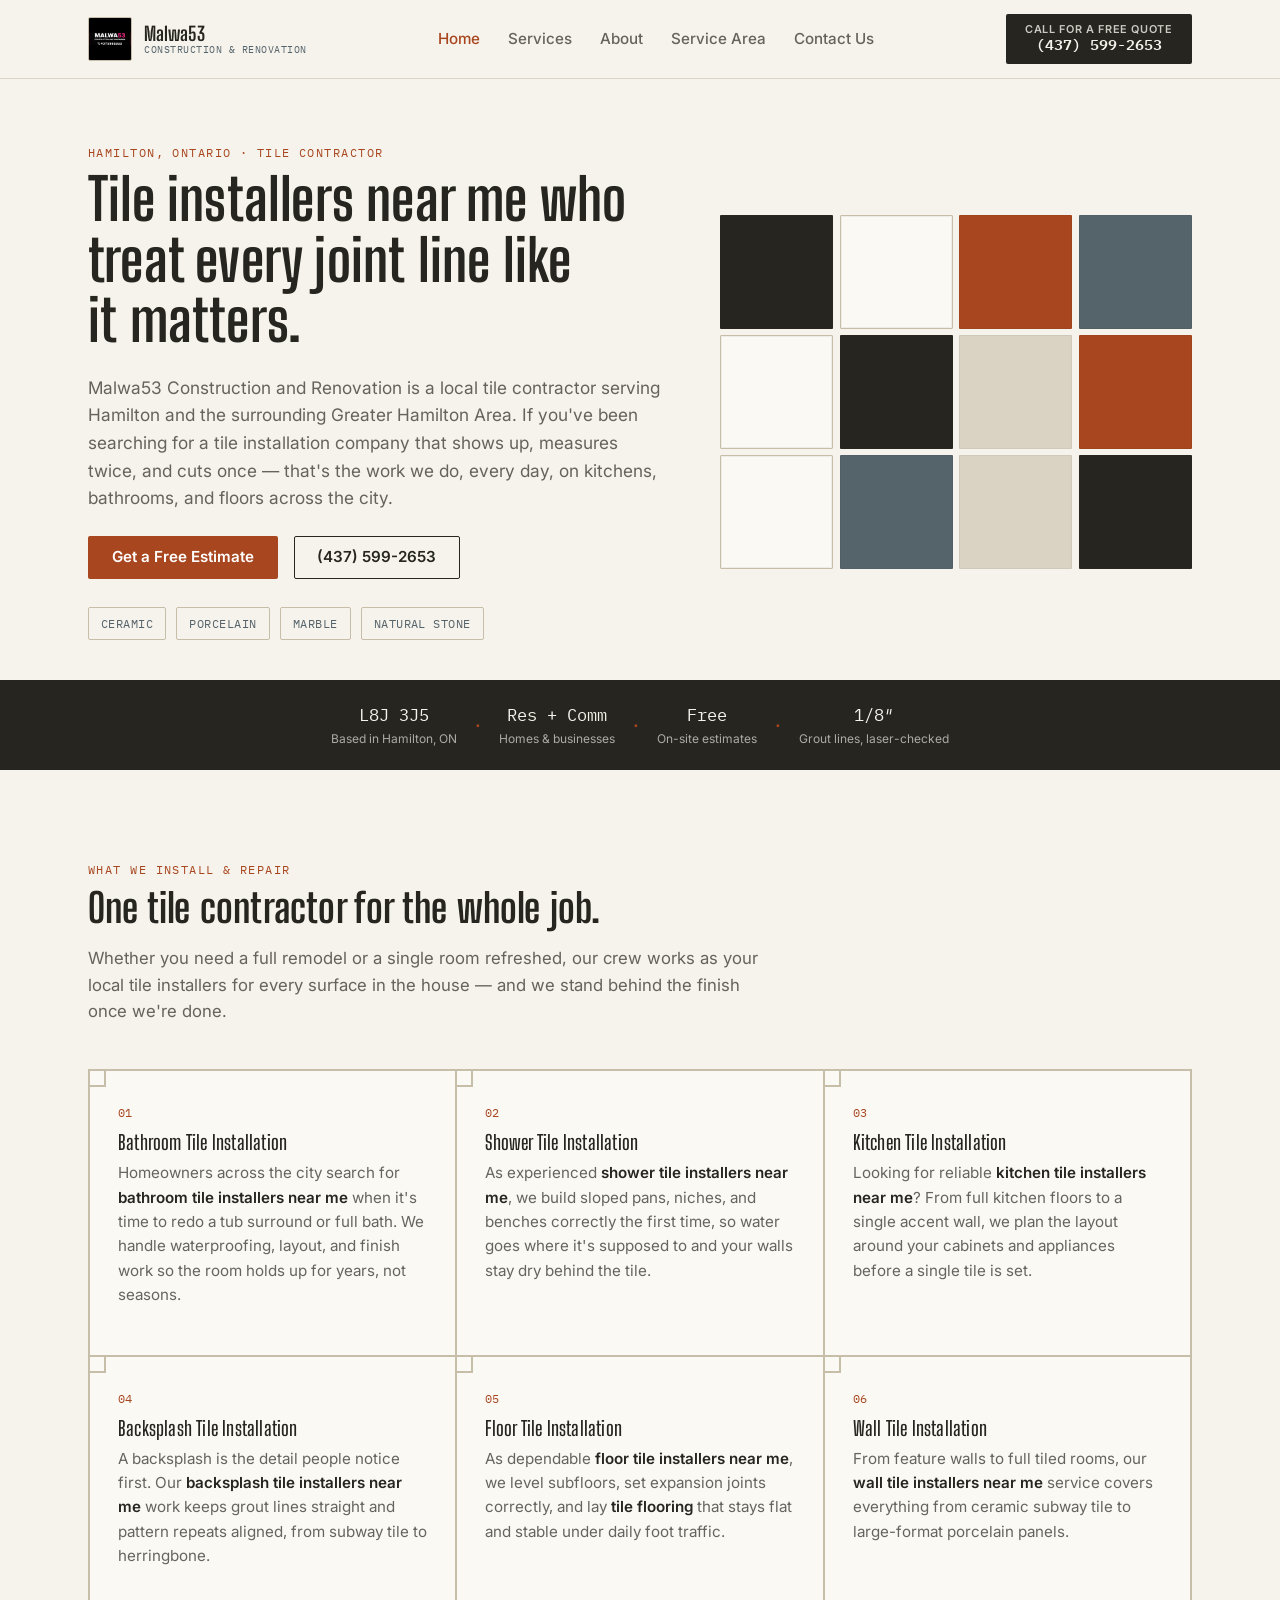
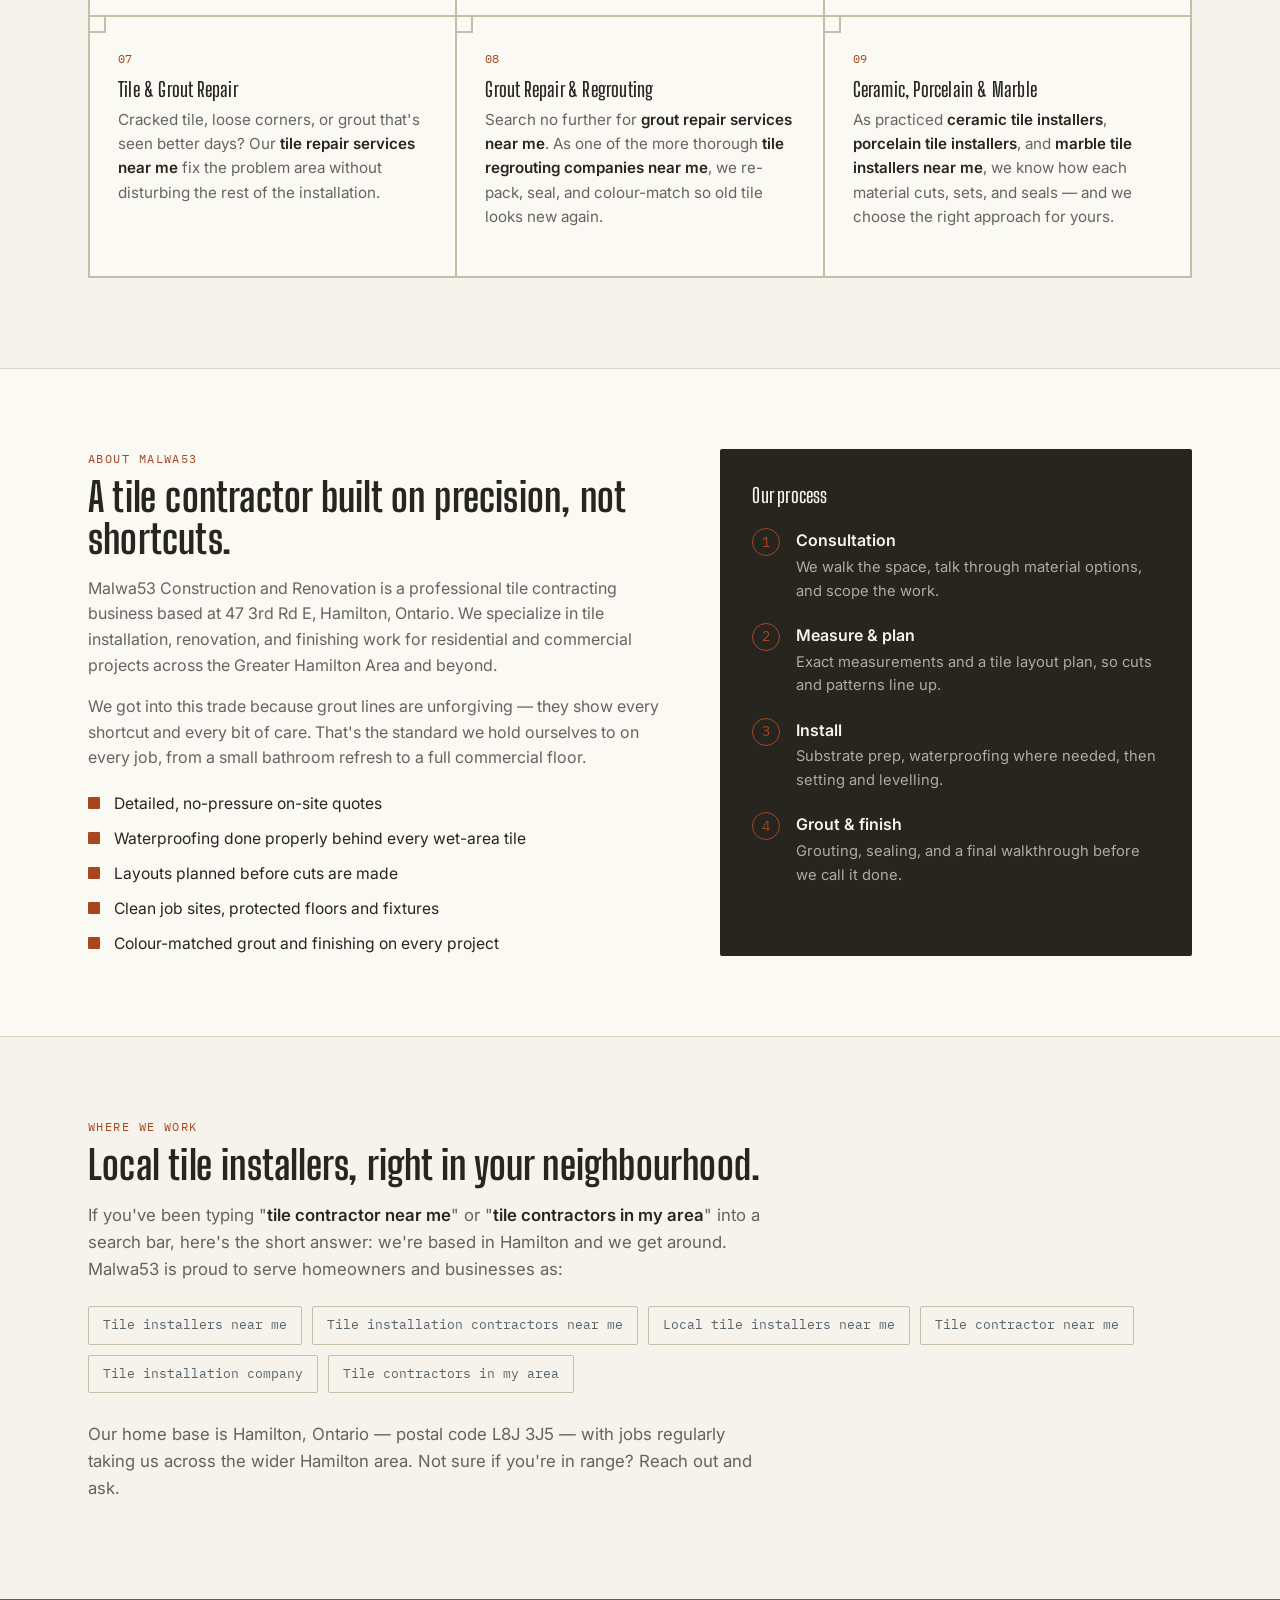
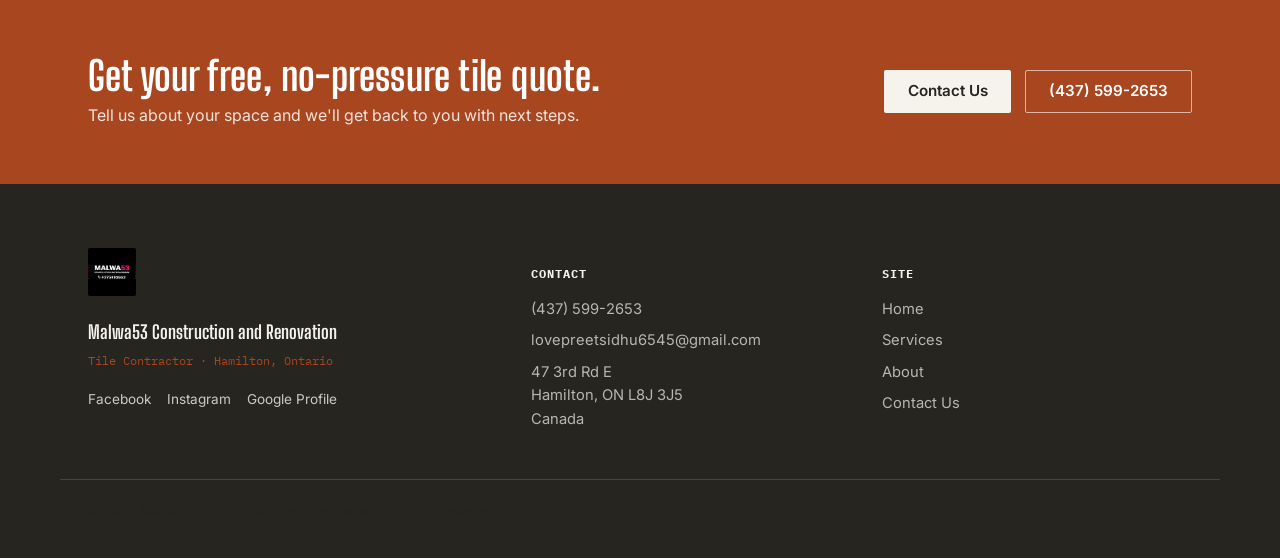
==== index.html @ 44295477 "Add files via upload" ====
<!DOCTYPE html>
<html lang="en">
<head>
<meta charset="UTF-8">
<meta name="viewport" content="width=device-width, initial-scale=1.0">
<title>Malwa53 Construction and Renovation | Tile Contractor in Hamilton, Ontario</title>
<meta name="description" content="Malwa53 Construction and Renovation is a trusted local tile contractor in Hamilton, Ontario, offering bathroom, kitchen, backsplash, floor and wall tile installation, plus tile and grout repair services.">
<link rel="preconnect" href="https://fonts.googleapis.com">
<link rel="preconnect" href="https://fonts.gstatic.com" crossorigin>
<link href="https://fonts.googleapis.com/css2?family=Big+Shoulders+Display:wght@500;600;700;800&family=Inter:wght@400;500;600;700&family=IBM+Plex+Mono:wght@400;500&display=swap" rel="stylesheet">
<link rel="stylesheet" href="styles.css">
</head>
<body>

<!-- ============ HEADER ============ -->
<header class="site-header">
  <div class="wrap header-inner">
    <a class="brand" href="index.html">
      <img src="Malwa53 Construction and Renovation.jpg" alt="Malwa53 Construction and Renovation logo" class="brand-mark">
      <span class="brand-text">
        <span class="brand-name">Malwa53</span>
        <span class="brand-sub">Construction &amp; Renovation</span>
      </span>
    </a>

    <nav class="main-nav" aria-label="Primary">
      <a href="index.html" class="active">Home</a>
      <a href="index.html#services">Services</a>
      <a href="index.html#about">About</a>
      <a href="index.html#area">Service Area</a>
      <a href="contact.html">Contact Us</a>
    </nav>

    <a class="btn btn-call" href="tel:+14375992653">
      <span class="btn-label">Call for a Free Quote</span>
      <span class="btn-number">(437) 599-2653</span>
    </a>
  </div>
</header>

<main>

  <!-- ============ HERO ============ -->
  <section class="hero">
    <div class="wrap hero-inner">
      <div class="hero-copy">
        <p class="eyebrow">Hamilton, Ontario &middot; Tile Contractor</p>
        <h1>Tile installers near me who treat every joint&nbsp;line like it&nbsp;matters.</h1>
        <p class="hero-lede">
          Malwa53 Construction and Renovation is a local tile contractor serving Hamilton and the
          surrounding Greater Hamilton Area. If you've been searching for a tile installation company
          that shows up, measures twice, and cuts once &mdash; that's the work we do, every day, on
          kitchens, bathrooms, and floors across the city.
        </p>
        <div class="hero-actions">
          <a href="contact.html" class="btn btn-primary">Get a Free Estimate</a>
          <a href="tel:+14375992653" class="btn btn-ghost">(437) 599-2653</a>
        </div>
        <ul class="hero-tags">
          <li>Ceramic</li>
          <li>Porcelain</li>
          <li>Marble</li>
          <li>Natural Stone</li>
        </ul>
      </div>

      <div class="hero-mosaic" aria-hidden="true">
        <div class="tile t1"></div>
        <div class="tile t2"></div>
        <div class="tile t3"></div>
        <div class="tile t4"></div>
        <div class="tile t5"></div>
        <div class="tile t6"></div>
        <div class="tile t7"></div>
        <div class="tile t8"></div>
        <div class="tile t9"></div>
        <div class="tile t10"></div>
        <div class="tile t11"></div>
        <div class="tile t12"></div>
      </div>
    </div>
  </section>

  <!-- ============ TRUST STRIP ============ -->
  <section class="trust-strip">
    <div class="wrap trust-inner">
      <div class="trust-item">
        <span class="trust-num">L8J&nbsp;3J5</span>
        <span class="trust-label">Based in Hamilton, ON</span>
      </div>
      <span class="grout-dot" aria-hidden="true">&middot;</span>
      <div class="trust-item">
        <span class="trust-num">Res + Comm</span>
        <span class="trust-label">Homes &amp; businesses</span>
      </div>
      <span class="grout-dot" aria-hidden="true">&middot;</span>
      <div class="trust-item">
        <span class="trust-num">Free</span>
        <span class="trust-label">On-site estimates</span>
      </div>
      <span class="grout-dot" aria-hidden="true">&middot;</span>
      <div class="trust-item">
        <span class="trust-num">1/8&Prime;</span>
        <span class="trust-label">Grout lines, laser-checked</span>
      </div>
    </div>
  </section>

  <!-- ============ SERVICES ============ -->
  <section class="services" id="services">
    <div class="wrap">
      <p class="eyebrow">What we install &amp; repair</p>
      <h2>One tile contractor for the whole job.</h2>
      <p class="section-lede">
        Whether you need a full remodel or a single room refreshed, our crew works as your local tile
        installers for every surface in the house &mdash; and we stand behind the finish once we're done.
      </p>

      <div class="tile-grid">

        <article class="swatch">
          <span class="swatch-tag">01</span>
          <h3>Bathroom Tile Installation</h3>
          <p>
            Homeowners across the city search for <strong>bathroom tile installers near me</strong> when
            it's time to redo a tub surround or full bath. We handle waterproofing, layout, and finish
            work so the room holds up for years, not seasons.
          </p>
        </article>

        <article class="swatch">
          <span class="swatch-tag">02</span>
          <h3>Shower Tile Installation</h3>
          <p>
            As experienced <strong>shower tile installers near me</strong>, we build sloped pans, niches,
            and benches correctly the first time, so water goes where it's supposed to and your walls
            stay dry behind the tile.
          </p>
        </article>

        <article class="swatch">
          <span class="swatch-tag">03</span>
          <h3>Kitchen Tile Installation</h3>
          <p>
            Looking for reliable <strong>kitchen tile installers near me</strong>? From full kitchen floors
            to a single accent wall, we plan the layout around your cabinets and appliances before a
            single tile is set.
          </p>
        </article>

        <article class="swatch">
          <span class="swatch-tag">04</span>
          <h3>Backsplash Tile Installation</h3>
          <p>
            A backsplash is the detail people notice first. Our <strong>backsplash tile installers near me</strong>
            work keeps grout lines straight and pattern repeats aligned, from subway tile to herringbone.
          </p>
        </article>

        <article class="swatch">
          <span class="swatch-tag">05</span>
          <h3>Floor Tile Installation</h3>
          <p>
            As dependable <strong>floor tile installers near me</strong>, we level subfloors, set expansion
            joints correctly, and lay <strong>tile flooring</strong> that stays flat and stable under daily
            foot traffic.
          </p>
        </article>

        <article class="swatch">
          <span class="swatch-tag">06</span>
          <h3>Wall Tile Installation</h3>
          <p>
            From feature walls to full tiled rooms, our <strong>wall tile installers near me</strong> service
            covers everything from ceramic subway tile to large-format porcelain panels.
          </p>
        </article>

        <article class="swatch">
          <span class="swatch-tag">07</span>
          <h3>Tile &amp; Grout Repair</h3>
          <p>
            Cracked tile, loose corners, or grout that's seen better days? Our <strong>tile repair services near me</strong>
            fix the problem area without disturbing the rest of the installation.
          </p>
        </article>

        <article class="swatch">
          <span class="swatch-tag">08</span>
          <h3>Grout Repair &amp; Regrouting</h3>
          <p>
            Search no further for <strong>grout repair services near me</strong>. As one of the more thorough
            <strong>tile regrouting companies near me</strong>, we re-pack, seal, and colour-match so old
            tile looks new again.
          </p>
        </article>

        <article class="swatch">
          <span class="swatch-tag">09</span>
          <h3>Ceramic, Porcelain &amp; Marble</h3>
          <p>
            As practiced <strong>ceramic tile installers</strong>, <strong>porcelain tile installers</strong>, and
            <strong>marble tile installers near me</strong>, we know how each material cuts, sets, and seals
            &mdash; and we choose the right approach for yours.
          </p>
        </article>

      </div>
    </div>
  </section>

  <!-- ============ ABOUT / WHY US ============ -->
  <section class="about" id="about">
    <div class="wrap about-inner">
      <div class="about-copy">
        <p class="eyebrow">About Malwa53</p>
        <h2>A tile contractor built on precision, not shortcuts.</h2>
        <p>
          Malwa53 Construction and Renovation is a professional tile contracting business based at
          47 3rd Rd E, Hamilton, Ontario. We specialize in tile installation, renovation, and finishing
          work for residential and commercial projects across the Greater Hamilton Area and beyond.
        </p>
        <p>
          We got into this trade because grout lines are unforgiving &mdash; they show every shortcut and
          every bit of care. That's the standard we hold ourselves to on every job, from a small
          bathroom refresh to a full commercial floor.
        </p>
        <ul class="check-list">
          <li>Detailed, no-pressure on-site quotes</li>
          <li>Waterproofing done properly behind every wet-area tile</li>
          <li>Layouts planned before cuts are made</li>
          <li>Clean job sites, protected floors and fixtures</li>
          <li>Colour-matched grout and finishing on every project</li>
        </ul>
      </div>

      <div class="about-panel">
        <h3>Our process</h3>
        <ol class="process-list">
          <li>
            <span class="process-num">1</span>
            <div>
              <strong>Consultation</strong>
              <p>We walk the space, talk through material options, and scope the work.</p>
            </div>
          </li>
          <li>
            <span class="process-num">2</span>
            <div>
              <strong>Measure &amp; plan</strong>
              <p>Exact measurements and a tile layout plan, so cuts and patterns line up.</p>
            </div>
          </li>
          <li>
            <span class="process-num">3</span>
            <div>
              <strong>Install</strong>
              <p>Substrate prep, waterproofing where needed, then setting and levelling.</p>
            </div>
          </li>
          <li>
            <span class="process-num">4</span>
            <div>
              <strong>Grout &amp; finish</strong>
              <p>Grouting, sealing, and a final walkthrough before we call it done.</p>
            </div>
          </li>
        </ol>
      </div>
    </div>
  </section>

  <!-- ============ SERVICE AREA ============ -->
  <section class="area" id="area">
    <div class="wrap">
      <p class="eyebrow">Where we work</p>
      <h2>Local tile installers, right in your neighbourhood.</h2>
      <p class="section-lede">
        If you've been typing "<strong>tile contractor near me</strong>" or "<strong>tile contractors in my
        area</strong>" into a search bar, here's the short answer: we're based in Hamilton and we get
        around. Malwa53 is proud to serve homeowners and businesses as:
      </p>
      <ul class="area-tags">
        <li>Tile installers near me</li>
        <li>Tile installation contractors near me</li>
        <li>Local tile installers near me</li>
        <li>Tile contractor near me</li>
        <li>Tile installation company</li>
        <li>Tile contractors in my area</li>
      </ul>
      <p class="section-lede">
        Our home base is Hamilton, Ontario &mdash; postal code L8J 3J5 &mdash; with jobs regularly taking us
        across the wider Hamilton area. Not sure if you're in range? Reach out and ask.
      </p>
    </div>
  </section>

  <!-- ============ CTA BANNER ============ -->
  <section class="cta-banner">
    <div class="wrap cta-inner">
      <div>
        <h2>Get your free, no-pressure tile quote.</h2>
        <p>Tell us about your space and we'll get back to you with next steps.</p>
      </div>
      <div class="cta-actions">
        <a href="contact.html" class="btn btn-primary-inverse">Contact Us</a>
        <a href="tel:+14375992653" class="btn btn-ghost-inverse">(437) 599-2653</a>
      </div>
    </div>
  </section>

</main>

<!-- ============ FOOTER ============ -->
<footer class="site-footer">
  <div class="wrap footer-inner">
    <div class="footer-brand">
      <img src="Malwa53 Construction and Renovation.jpg" alt="Malwa53 Construction and Renovation logo" class="footer-logo">
      <p class="brand-name">Malwa53 Construction and Renovation</p>
      <p class="footer-tagline">Tile Contractor &middot; Hamilton, Ontario</p>
      <div class="social-links">
        <a href="https://www.facebook.com/people/Malwa53-Construction-and-Renovation/61591965983085/" target="_blank" rel="noopener">Facebook</a>
        <a href="https://www.instagram.com/malwa53_constructoinand_reno/" target="_blank" rel="noopener">Instagram</a>
        <a href="https://share.google/0aF2toQSQWah9Ocht" target="_blank" rel="noopener">Google Profile</a>
      </div>
    </div>

    <div class="footer-col">
      <h4>Contact</h4>
      <p><a href="tel:+14375992653">(437) 599-2653</a></p>
      <p><a href="mailto:lovepreetsidhu6545@gmail.com">lovepreetsidhu6545@gmail.com</a></p>
      <p>47 3rd Rd E<br>Hamilton, ON&nbsp;L8J&nbsp;3J5<br>Canada</p>
    </div>

    <div class="footer-col">
      <h4>Site</h4>
      <p><a href="index.html">Home</a></p>
      <p><a href="index.html#services">Services</a></p>
      <p><a href="index.html#about">About</a></p>
      <p><a href="contact.html">Contact Us</a></p>
    </div>
  </div>
  <div class="wrap footer-bottom">
    <p>&copy; 2026 Malwa53 Construction and Renovation. All rights reserved.</p>
  </div>
</footer>

</body>
</html>
---- styles.css ----
/* =========================================================
   Malwa53 Construction and Renovation
   Design tokens: porcelain / grout-charcoal / brick / slate
   ========================================================= */

:root{
  --porcelain:   #F6F3EC;
  --porcelain-2: #FBF9F4;
  --charcoal:    #26251F;
  --charcoal-70: rgba(38,37,31,0.7);
  --brick:       #A8461F;
  --brick-dark:  #8A3818;
  --slate:       #55636B;
  --line:        #DAD3C4;
  --line-strong: #C7BEA9;
  --white:       #FFFFFF;

  --font-display: 'Big Shoulders Display', sans-serif;
  --font-body:    'Inter', sans-serif;
  --font-mono:    'IBM Plex Mono', monospace;

  --radius-sm: 2px;
  --wrap: 1160px;
}

*{ box-sizing: border-box; }
html{ scroll-behavior: smooth; }

body{
  margin:0;
  background: var(--porcelain);
  color: var(--charcoal);
  font-family: var(--font-body);
  font-size: 16px;
  line-height: 1.6;
  -webkit-font-smoothing: antialiased;
}

.wrap{
  max-width: var(--wrap);
  margin: 0 auto;
  padding: 0 28px;
}

h1,h2,h3{
  font-family: var(--font-display);
  font-weight: 700;
  line-height: 1.05;
  margin: 0 0 0.4em;
  letter-spacing: 0.2px;
}

h1{ font-size: clamp(2.4rem, 5vw, 3.6rem); }
h2{ font-size: clamp(1.8rem, 3.4vw, 2.5rem); }
h3{ font-size: 1.25rem; font-weight: 600; }

p{ margin: 0 0 1em; color: var(--charcoal-70); }

a{ color: inherit; text-decoration: none; }

.eyebrow{
  font-family: var(--font-mono);
  font-size: 0.75rem;
  letter-spacing: 0.12em;
  text-transform: uppercase;
  color: var(--brick);
  margin-bottom: 0.6em;
}

.section-lede{
  max-width: 62ch;
  font-size: 1.05rem;
}

strong{ color: var(--charcoal); font-weight: 600; }

/* ---------- Buttons ---------- */
.btn{
  display: inline-flex;
  flex-direction: column;
  align-items: center;
  justify-content: center;
  padding: 0.75em 1.5em;
  border-radius: var(--radius-sm);
  font-family: var(--font-body);
  font-weight: 600;
  font-size: 0.95rem;
  border: 1.5px solid transparent;
  cursor: pointer;
  transition: transform 0.15s ease, background 0.15s ease, border-color 0.15s ease;
  line-height: 1.2;
}
.btn:hover{ transform: translateY(-1px); }

.btn-primary{ background: var(--brick); color: var(--white); }
.btn-primary:hover{ background: var(--brick-dark); }

.btn-ghost{ background: transparent; border-color: var(--charcoal); color: var(--charcoal); }
.btn-ghost:hover{ background: var(--charcoal); color: var(--porcelain); }

.btn-primary-inverse{ background: var(--porcelain); color: var(--charcoal); }
.btn-primary-inverse:hover{ background: var(--white); }

.btn-ghost-inverse{ background: transparent; border-color: rgba(255,255,255,0.6); color: var(--white); }
.btn-ghost-inverse:hover{ border-color: var(--white); }

.btn-call{
  background: var(--charcoal);
  color: var(--porcelain);
  text-align: center;
  padding: 0.55em 1.2em;
}
.btn-call:hover{ background: var(--brick); }
.btn-label{ font-size: 0.68rem; text-transform: uppercase; letter-spacing: 0.06em; opacity: 0.8; }
.btn-number{ font-family: var(--font-mono); font-size: 0.95rem; }

/* ---------- Header ---------- */
.site-header{
  background: var(--porcelain);
  border-bottom: 1px solid var(--line);
  position: sticky;
  top: 0;
  z-index: 50;
}
.header-inner{
  display: flex;
  align-items: center;
  justify-content: space-between;
  gap: 24px;
  padding-top: 14px;
  padding-bottom: 14px;
}
.brand{ display: flex; align-items: center; gap: 12px; }
.brand-mark{
  width: 44px; height: 44px;
  object-fit: cover;
  border-radius: var(--radius-sm);
  border: 1px solid var(--line-strong);
}
.brand-text{ display: flex; flex-direction: column; line-height: 1.1; }
.brand-name{ font-family: var(--font-display); font-weight: 700; font-size: 1.2rem; }
.brand-sub{ font-family: var(--font-mono); font-size: 0.65rem; letter-spacing: 0.05em; color: var(--slate); text-transform: uppercase; }

.main-nav{ display: flex; gap: 28px; font-size: 0.95rem; font-weight: 500; }
.main-nav a{ color: var(--charcoal-70); position: relative; padding: 4px 0; }
.main-nav a:hover, .main-nav a.active{ color: var(--brick); }

@media (max-width: 860px){
  .main-nav{ display: none; }
}

/* ---------- Hero ---------- */
.hero{ padding: 64px 0 40px; overflow: hidden; }
.hero-inner{
  display: grid;
  grid-template-columns: 1.1fr 0.9fr;
  gap: 56px;
  align-items: center;
}
.hero-lede{ font-size: 1.08rem; max-width: 52ch; }
.hero-actions{ display: flex; gap: 16px; margin: 24px 0 28px; flex-wrap: wrap; }
.hero-tags{
  list-style: none;
  display: flex;
  gap: 10px;
  padding: 0;
  margin: 0;
  flex-wrap: wrap;
}
.hero-tags li{
  font-family: var(--font-mono);
  font-size: 0.75rem;
  letter-spacing: 0.04em;
  text-transform: uppercase;
  padding: 6px 12px;
  border: 1px solid var(--line-strong);
  border-radius: var(--radius-sm);
  color: var(--slate);
}

/* Signature element: laid-tile mosaic */
.hero-mosaic{
  display: grid;
  grid-template-columns: repeat(4, 1fr);
  grid-template-rows: repeat(3, 1fr);
  gap: 6px;
  aspect-ratio: 4 / 3;
}
.hero-mosaic .tile{
  border-radius: 1px;
  opacity: 0;
  transform: scale(0.85);
  animation: tile-lay 0.5s ease forwards;
  box-shadow: inset 0 0 0 1px rgba(38,37,31,0.06);
}
.t1{ background: var(--charcoal); animation-delay: 0.02s; }
.t2{ background: var(--porcelain-2); border: 1px solid var(--line-strong); animation-delay: 0.09s; }
.t3{ background: var(--brick); animation-delay: 0.16s; }
.t4{ background: var(--slate); animation-delay: 0.23s; }
.t5{ background: var(--porcelain-2); border: 1px solid var(--line-strong); animation-delay: 0.30s; }
.t6{ background: var(--charcoal); animation-delay: 0.37s; }
.t7{ background: var(--line); animation-delay: 0.44s; }
.t8{ background: var(--brick); animation-delay: 0.51s; }
.t9{ background: var(--porcelain-2); border: 1px solid var(--line-strong); animation-delay: 0.58s; }
.t10{ background: var(--slate); animation-delay: 0.65s; }
.t11{ background: var(--line); animation-delay: 0.72s; }
.t12{ background: var(--charcoal); animation-delay: 0.79s; }

@keyframes tile-lay{
  to{ opacity: 1; transform: scale(1); }
}

@media (prefers-reduced-motion: reduce){
  .hero-mosaic .tile{ animation: none; opacity: 1; transform: none; }
}

@media (max-width: 860px){
  .hero-inner{ grid-template-columns: 1fr; }
  .hero-mosaic{ max-width: 420px; margin: 0 auto; }
}

/* ---------- Trust strip ---------- */
.trust-strip{
  background: var(--charcoal);
  color: var(--porcelain);
  padding: 22px 0;
}
.trust-inner{
  display: flex;
  align-items: center;
  justify-content: center;
  flex-wrap: wrap;
  gap: 18px;
}
.trust-item{ display: flex; flex-direction: column; align-items: center; text-align: center; }
.trust-num{ font-family: var(--font-mono); font-size: 1.05rem; color: var(--porcelain); }
.trust-label{ font-size: 0.75rem; color: rgba(246,243,236,0.65); }
.grout-dot{ color: var(--brick); font-size: 1.4rem; }
@media (max-width: 700px){ .grout-dot{ display:none; } }

/* ---------- Services ---------- */
.services{ padding: 90px 0; }
.tile-grid{
  margin-top: 44px;
  display: grid;
  grid-template-columns: repeat(3, 1fr);
  gap: 2px;
  background: var(--line-strong);
  border: 2px solid var(--line-strong);
}
.swatch{
  background: var(--porcelain-2);
  padding: 32px 28px;
  position: relative;
  transition: background 0.2s ease;
}
.swatch:hover{ background: var(--white); }
.swatch::before{
  content: "";
  position: absolute;
  top: 0; left: 0;
  width: 14px; height: 14px;
  background: var(--porcelain-2);
  border-right: 2px solid var(--line-strong);
  border-bottom: 2px solid var(--line-strong);
  transition: background 0.2s ease;
}
.swatch:hover::before{ background: var(--white); }
.swatch-tag{
  font-family: var(--font-mono);
  font-size: 0.75rem;
  color: var(--brick);
  display: block;
  margin-bottom: 10px;
}
.swatch p{ font-size: 0.95rem; }

@media (max-width: 900px){
  .tile-grid{ grid-template-columns: repeat(2, 1fr); }
}
@media (max-width: 600px){
  .tile-grid{ grid-template-columns: 1fr; }
}

/* ---------- About ---------- */
.about{ padding: 80px 0; background: var(--porcelain-2); border-top: 1px solid var(--line); border-bottom: 1px solid var(--line); }
.about-inner{
  display: grid;
  grid-template-columns: 1.1fr 0.9fr;
  gap: 56px;
}
.check-list{
  list-style: none;
  padding: 0;
  margin: 20px 0 0;
  display: grid;
  gap: 10px;
}
.check-list li{
  position: relative;
  padding-left: 26px;
  color: var(--charcoal);
  font-size: 0.98rem;
}
.check-list li::before{
  content: "";
  position: absolute;
  left: 0; top: 6px;
  width: 12px; height: 12px;
  background: var(--brick);
  border-radius: 1px;
}

.about-panel{
  background: var(--charcoal);
  color: var(--porcelain);
  padding: 36px 32px;
  border-radius: var(--radius-sm);
}
.about-panel h3{ color: var(--porcelain); margin-bottom: 22px; }
.process-list{
  list-style: none;
  margin: 0; padding: 0;
  display: grid;
  gap: 20px;
}
.process-list li{ display: flex; gap: 16px; align-items: flex-start; }
.process-num{
  font-family: var(--font-mono);
  color: var(--brick);
  border: 1px solid var(--brick);
  width: 28px; height: 28px;
  min-width: 28px;
  display: flex; align-items: center; justify-content: center;
  border-radius: 50%;
  font-size: 0.85rem;
}
.process-list strong{ color: var(--porcelain); display: block; margin-bottom: 2px; }
.process-list p{ color: rgba(246,243,236,0.65); margin: 0; font-size: 0.92rem; }

@media (max-width: 860px){
  .about-inner{ grid-template-columns: 1fr; }
}

/* ---------- Service area ---------- */
.area{ padding: 80px 0; }
.area-tags{
  list-style: none;
  display: flex;
  flex-wrap: wrap;
  gap: 10px;
  padding: 0;
  margin: 24px 0 28px;
}
.area-tags li{
  font-family: var(--font-mono);
  font-size: 0.8rem;
  padding: 8px 14px;
  border: 1px solid var(--line-strong);
  color: var(--slate);
  border-radius: var(--radius-sm);
}

/* ---------- CTA Banner ---------- */
.cta-banner{ background: var(--brick); color: var(--white); padding: 56px 0; }
.cta-inner{
  display: flex;
  align-items: center;
  justify-content: space-between;
  flex-wrap: wrap;
  gap: 24px;
}
.cta-banner h2{ color: var(--white); margin-bottom: 6px; }
.cta-banner p{ color: rgba(255,255,255,0.85); margin: 0; }
.cta-actions{ display: flex; gap: 14px; flex-wrap: wrap; }

/* ---------- Footer ---------- */
.site-footer{ background: var(--charcoal); color: rgba(246,243,236,0.8); padding: 64px 0 0; }
.footer-inner{
  display: grid;
  grid-template-columns: 1.3fr 1fr 1fr;
  gap: 40px;
  padding-bottom: 40px;
  border-bottom: 1px solid rgba(246,243,236,0.15);
}
.footer-logo{ width: 48px; height: 48px; object-fit: cover; border-radius: var(--radius-sm); margin-bottom: 14px; }
.footer-brand .brand-name{ font-family: var(--font-display); font-size: 1.15rem; color: var(--porcelain); margin: 0; }
.footer-tagline{ font-family: var(--font-mono); font-size: 0.75rem; color: var(--brick); margin: 4px 0 18px; }
.social-links{ display: flex; gap: 16px; font-size: 0.85rem; }
.social-links a:hover{ color: var(--brick); }
.footer-col h4{
  font-family: var(--font-mono);
  font-size: 0.75rem;
  letter-spacing: 0.08em;
  text-transform: uppercase;
  color: var(--porcelain);
  margin-bottom: 14px;
}
.footer-col p{ margin: 0 0 8px; font-size: 0.92rem; color: rgba(246,243,236,0.7); }
.footer-col a:hover{ color: var(--brick); }

.footer-bottom{ padding: 22px 28px; font-size: 0.8rem; color: rgba(246,243,236,0.45); }

@media (max-width: 700px){
  .footer-inner{ grid-template-columns: 1fr; gap: 32px; }
}
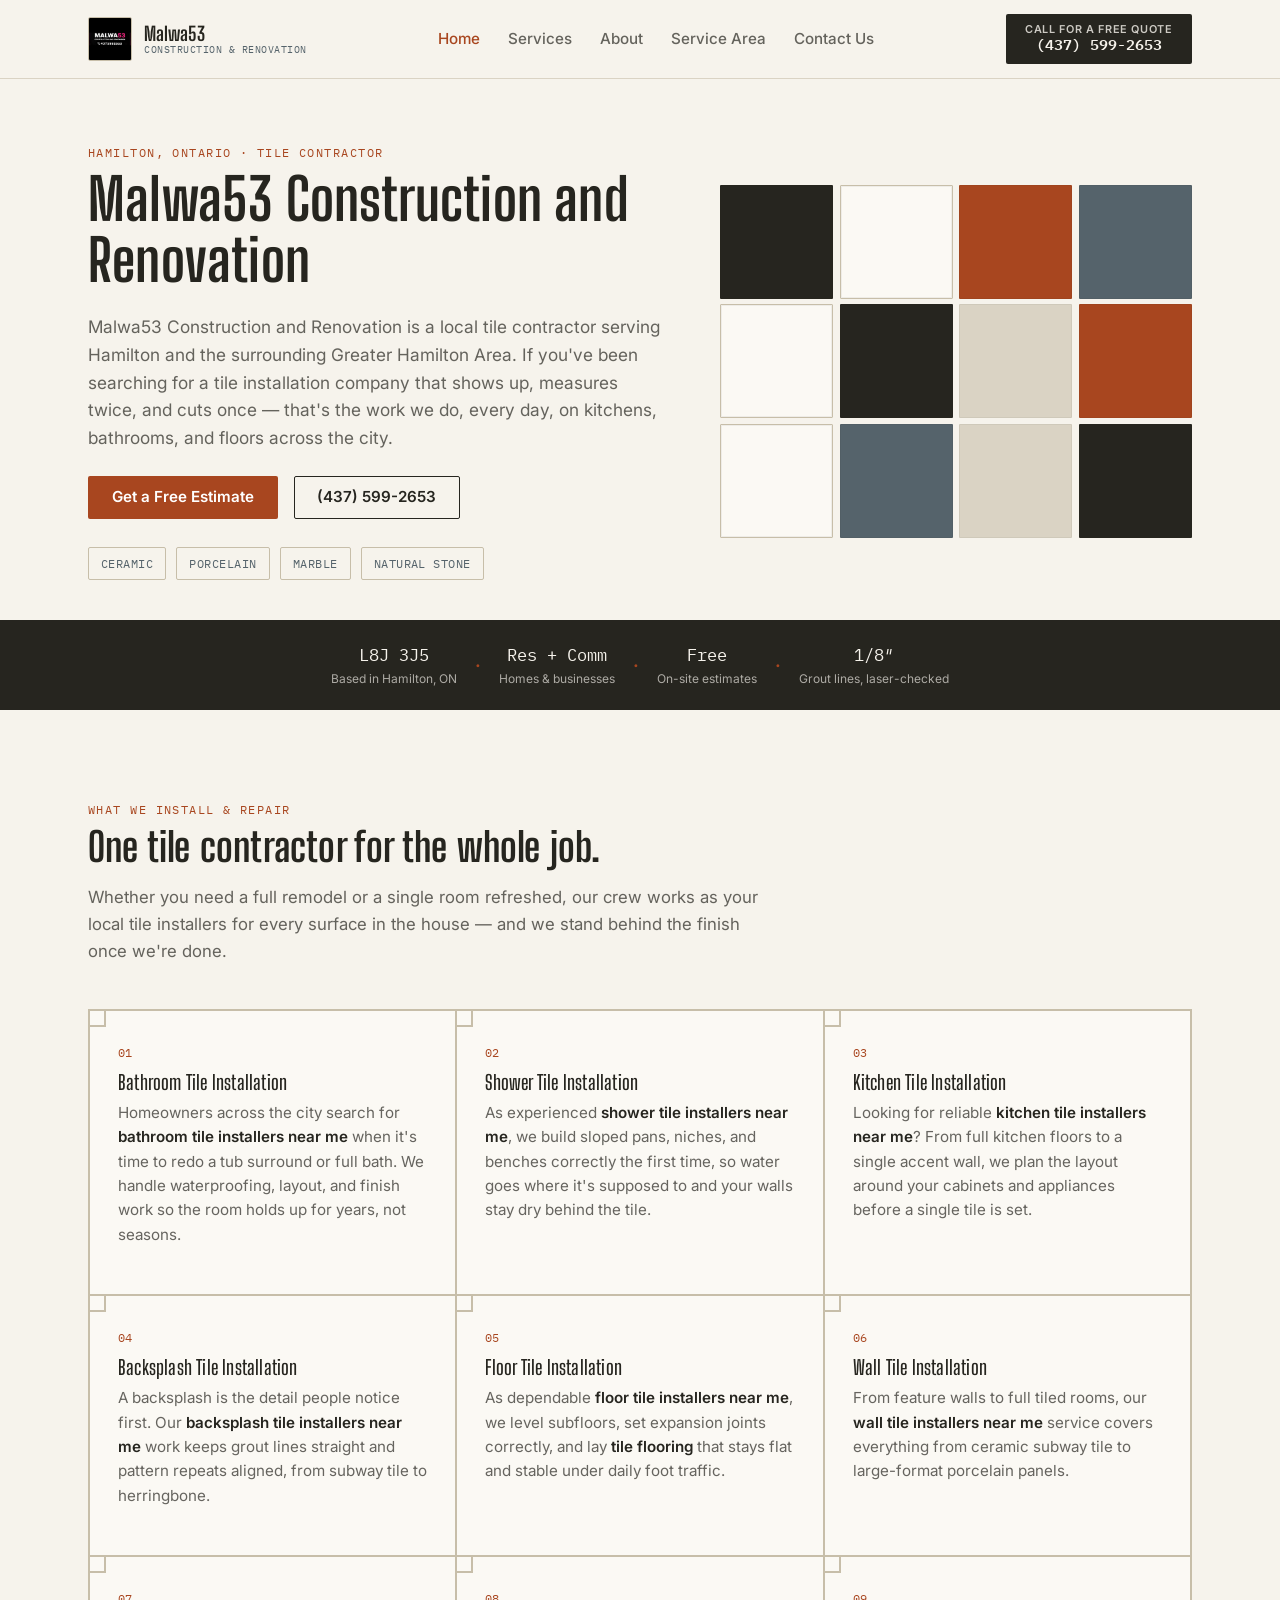
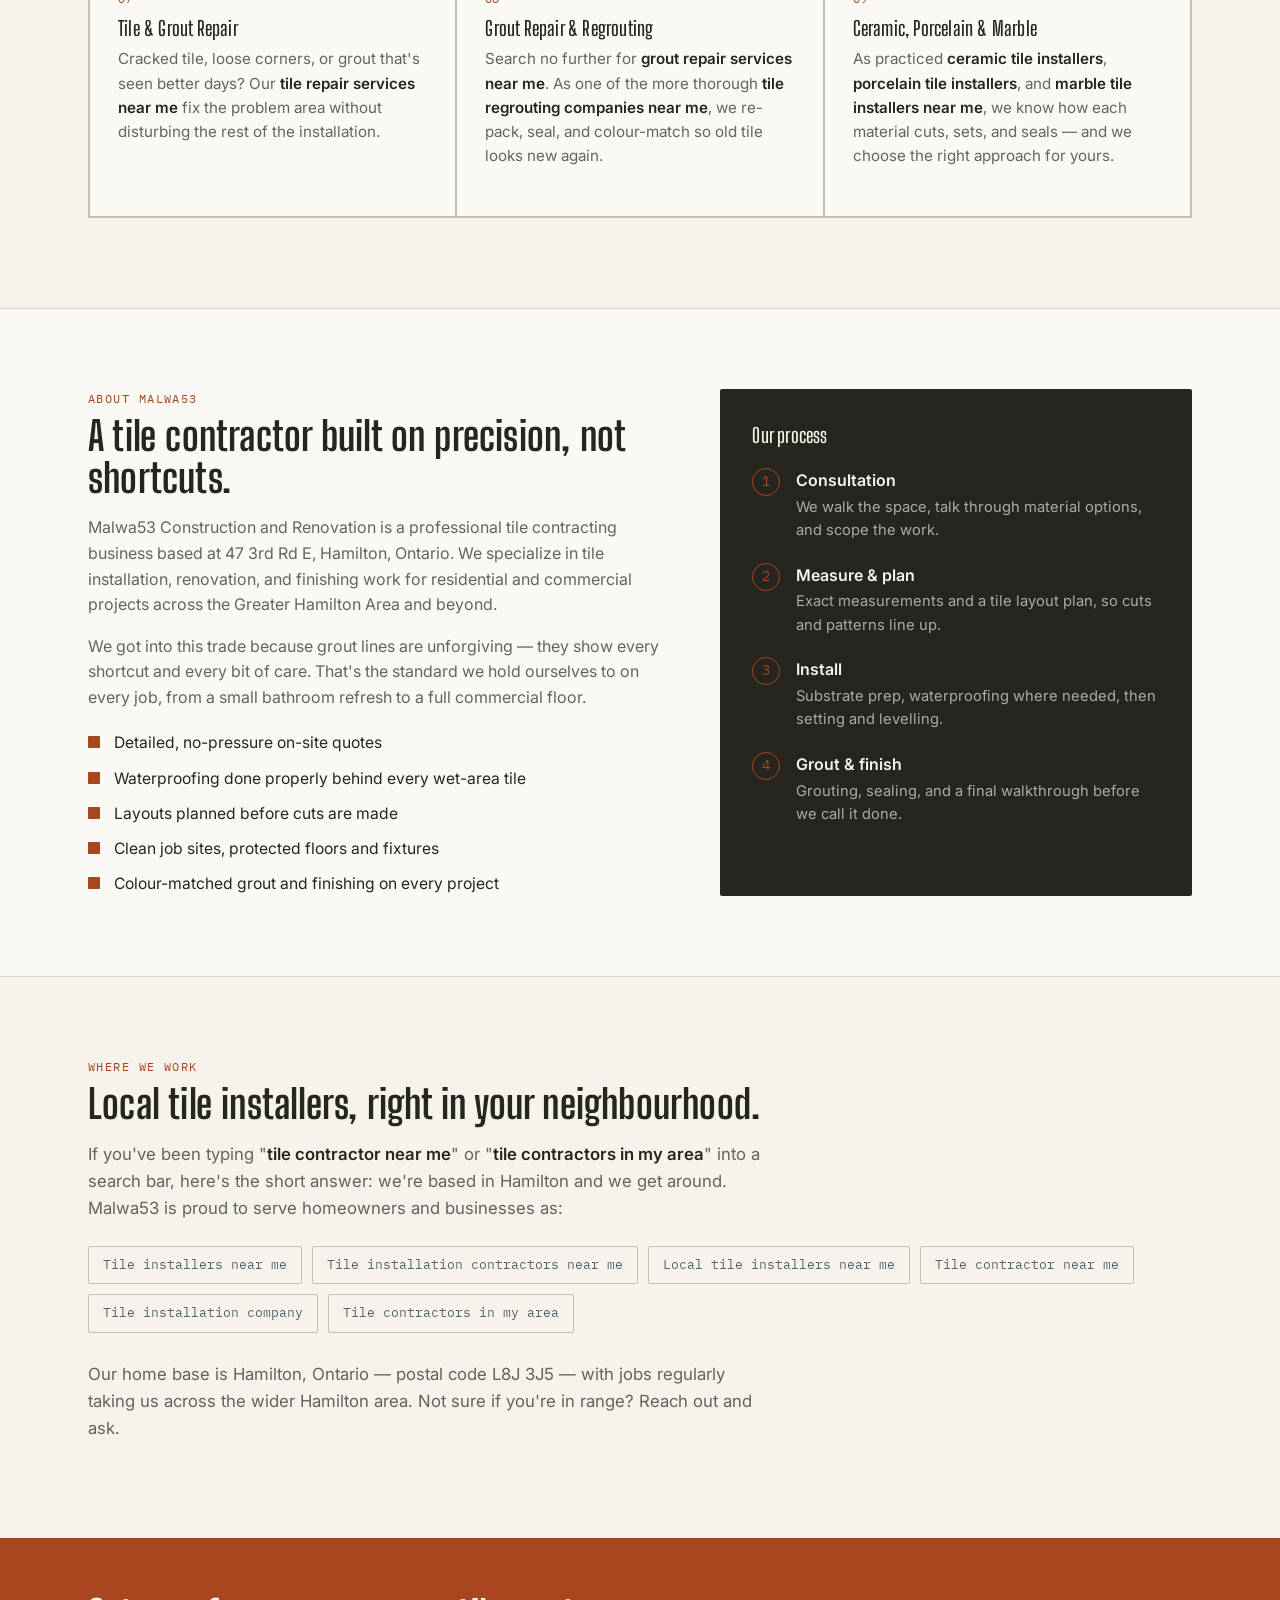
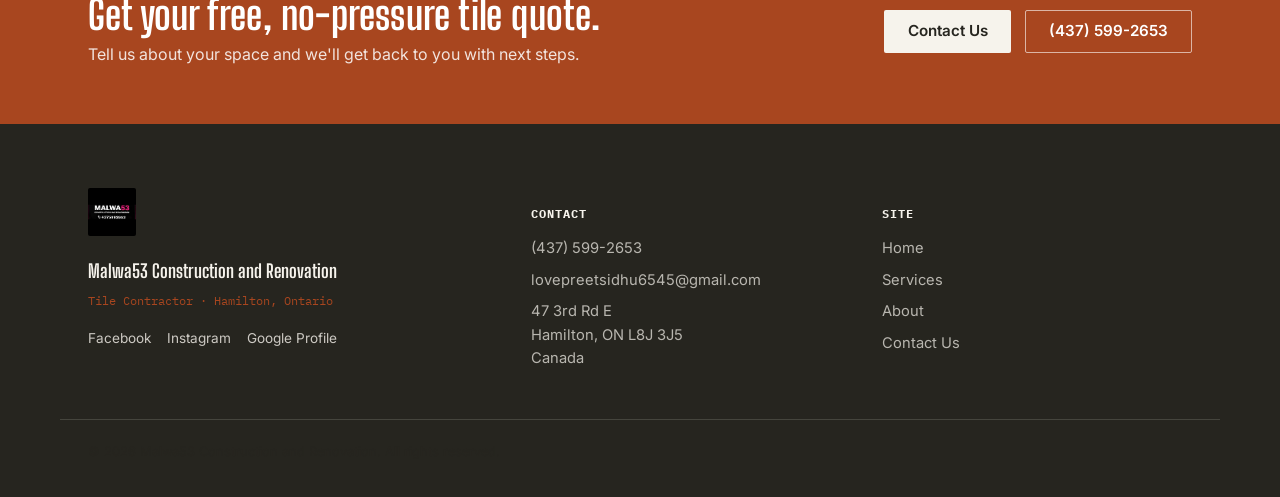
==== commit a6db9966: "Update index.html" ====
--- a/index.html
+++ b/index.html
@@ -45,7 +45,7 @@
     <div class="wrap hero-inner">
       <div class="hero-copy">
         <p class="eyebrow">Hamilton, Ontario &middot; Tile Contractor</p>
-        <h1>Tile installers near me who treat every joint&nbsp;line like it&nbsp;matters.</h1>
+        <h1>Malwa53 Construction and Renovation</h1>
         <p class="hero-lede">
           Malwa53 Construction and Renovation is a local tile contractor serving Hamilton and the
           surrounding Greater Hamilton Area. If you've been searching for a tile installation company
